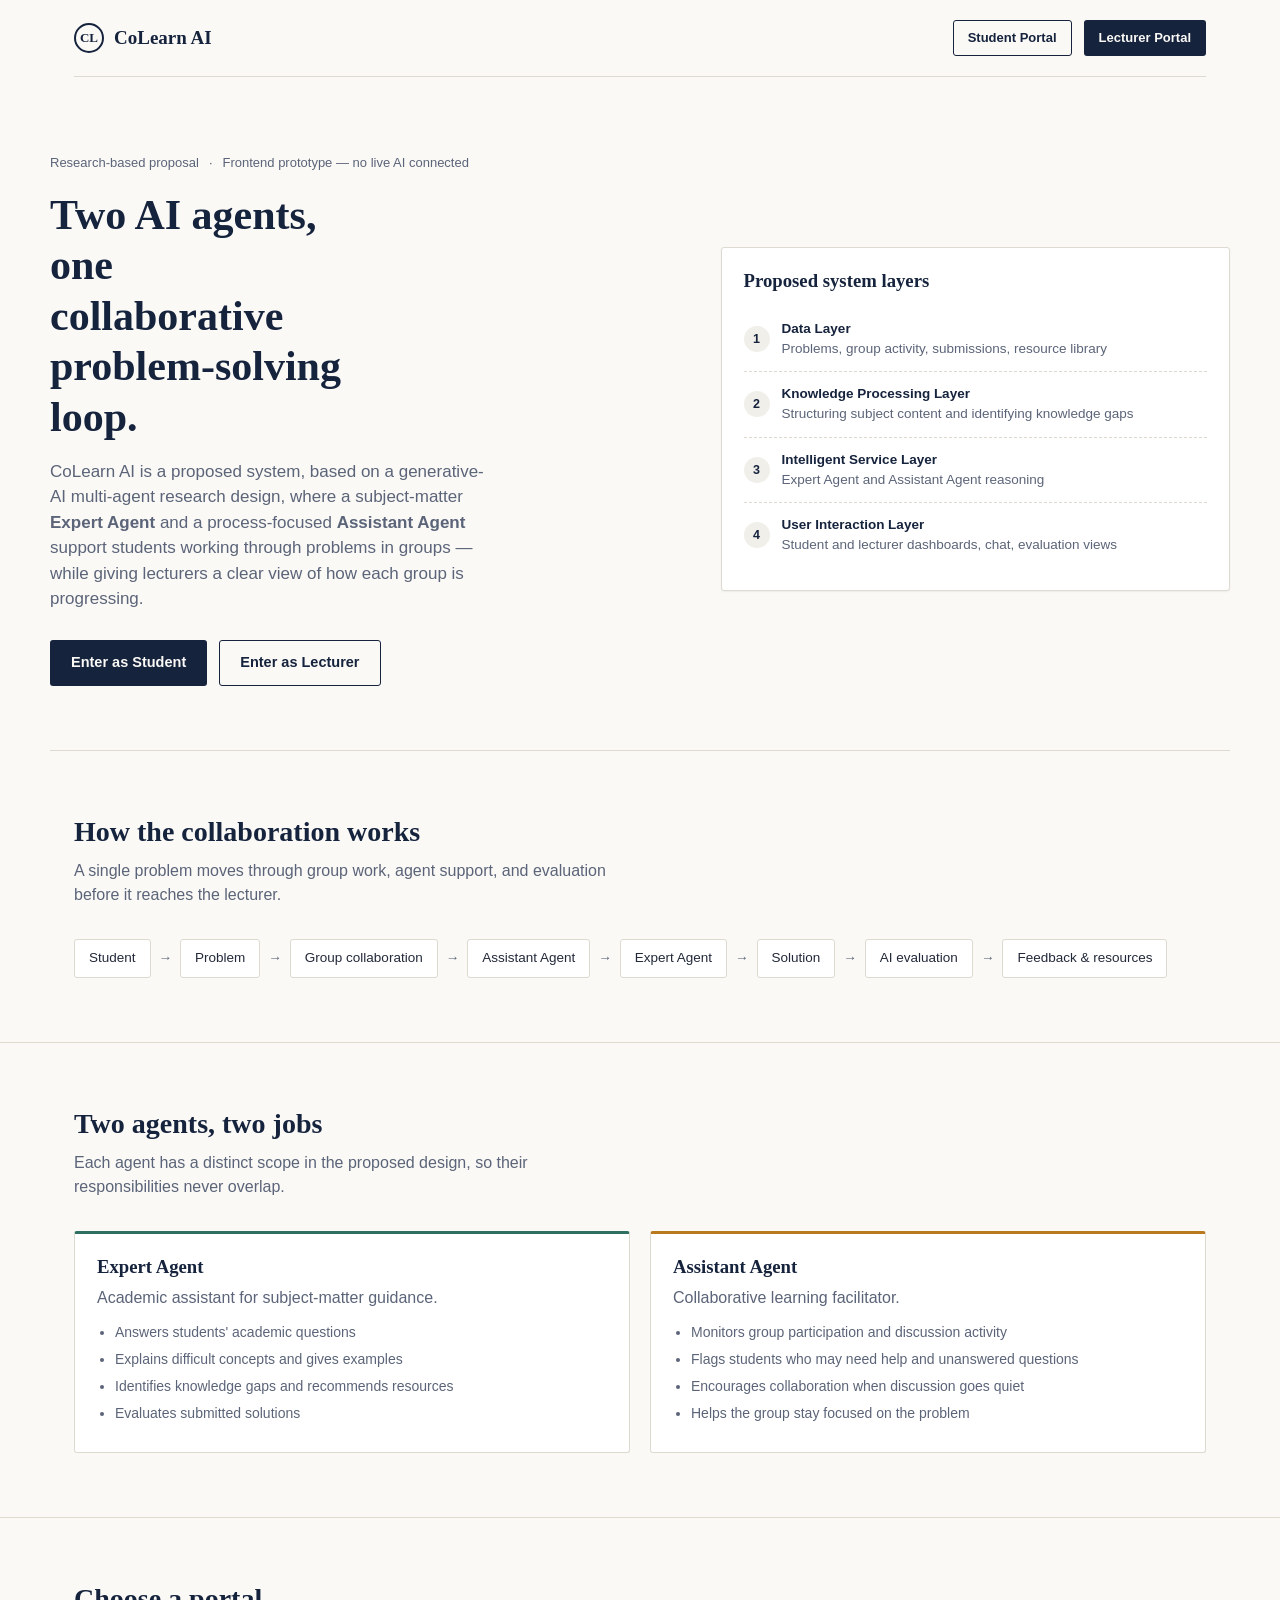
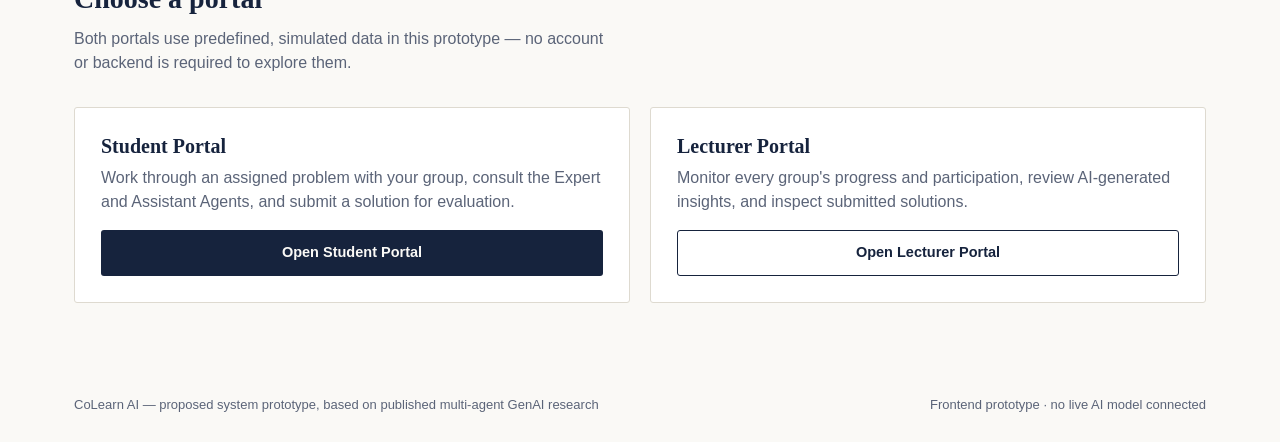
==== index.html @ 473ccba5 "last" ====
<!DOCTYPE html>
<html lang="en">
<head>
<meta charset="UTF-8">
<meta name="viewport" content="width=device-width, initial-scale=1">
<title>CoLearn AI — Proposed Multi-Agent Collaborative Learning Platform</title>
<link rel="stylesheet" href="css/style.css">
</head>
<body>

<div class="container">
  <nav class="landing-nav">
    <a class="brand" href="index.html"><span class="brand-mark">CL</span> CoLearn AI</a>
    <div class="links">
      <a class="btn btn-outline btn-sm" href="student.html">Student Portal</a>
      <a class="btn btn-primary btn-sm" href="lecturer.html">Lecturer Portal</a>
    </div>
  </nav>
</div>

<header class="container hero">
  <div class="hero-grid">
    <div>
      <div class="eyebrow-flow">
        <span>Research-based proposal</span>
        <span>·</span>
        <span>Frontend prototype — no live AI connected</span>
      </div>
      <h1>Two AI agents, one collaborative problem-solving loop.</h1>
      <p class="lede">CoLearn AI is a proposed system, based on a generative-AI multi-agent research design, where a subject-matter <strong>Expert Agent</strong> and a process-focused <strong>Assistant Agent</strong> support students working through problems in groups — while giving lecturers a clear view of how each group is progressing.</p>
      <div class="hero-actions">
        <a class="btn btn-primary" href="student.html">Enter as Student</a>
        <a class="btn btn-outline" href="lecturer.html">Enter as Lecturer</a>
      </div>
    </div>
    <div class="hero-diagram">
      <h3 style="margin-bottom:14px;">Proposed system layers</h3>
      <div class="layer-row"><div class="layer-num">1</div><div><div class="layer-name">Data Layer</div><div class="layer-desc">Problems, group activity, submissions, resource library</div></div></div>
      <div class="layer-row"><div class="layer-num">2</div><div><div class="layer-name">Knowledge Processing Layer</div><div class="layer-desc">Structuring subject content and identifying knowledge gaps</div></div></div>
      <div class="layer-row"><div class="layer-num">3</div><div><div class="layer-name">Intelligent Service Layer</div><div class="layer-desc">Expert Agent and Assistant Agent reasoning</div></div></div>
      <div class="layer-row"><div class="layer-num">4</div><div><div class="layer-name">User Interaction Layer</div><div class="layer-desc">Student and lecturer dashboards, chat, evaluation views</div></div></div>
    </div>
  </div>
</header>

<section class="section">
  <div class="container">
    <div class="section-head">
      <h2>How the collaboration works</h2>
      <p>A single problem moves through group work, agent support, and evaluation before it reaches the lecturer.</p>
    </div>
    <div class="flow-strip">
      <div class="flow-node">Student</div><span class="flow-arrow">→</span>
      <div class="flow-node">Problem</div><span class="flow-arrow">→</span>
      <div class="flow-node">Group collaboration</div><span class="flow-arrow">→</span>
      <div class="flow-node">Assistant Agent</div><span class="flow-arrow">→</span>
      <div class="flow-node">Expert Agent</div><span class="flow-arrow">→</span>
      <div class="flow-node">Solution</div><span class="flow-arrow">→</span>
      <div class="flow-node">AI evaluation</div><span class="flow-arrow">→</span>
      <div class="flow-node">Feedback &amp; resources</div>
    </div>
  </div>
</section>

<section class="section">
  <div class="container">
    <div class="section-head">
      <h2>Two agents, two jobs</h2>
      <p>Each agent has a distinct scope in the proposed design, so their responsibilities never overlap.</p>
    </div>
    <div class="grid grid-2">
      <div class="agent-card expert">
        <h3>Expert Agent</h3>
        <p style="margin-bottom:0;">Academic assistant for subject-matter guidance.</p>
        <ul>
          <li>Answers students' academic questions</li>
          <li>Explains difficult concepts and gives examples</li>
          <li>Identifies knowledge gaps and recommends resources</li>
          <li>Evaluates submitted solutions</li>
        </ul>
      </div>
      <div class="agent-card assistant">
        <h3>Assistant Agent</h3>
        <p style="margin-bottom:0;">Collaborative learning facilitator.</p>
        <ul>
          <li>Monitors group participation and discussion activity</li>
          <li>Flags students who may need help and unanswered questions</li>
          <li>Encourages collaboration when discussion goes quiet</li>
          <li>Helps the group stay focused on the problem</li>
        </ul>
      </div>
    </div>
  </div>
</section>

<section class="section" style="border-bottom:none;">
  <div class="container">
    <div class="section-head">
      <h2>Choose a portal</h2>
      <p>Both portals use predefined, simulated data in this prototype — no account or backend is required to explore them.</p>
    </div>
    <div class="portal-cta">
      <div class="portal-card">
        <h3>Student Portal</h3>
        <p>Work through an assigned problem with your group, consult the Expert and Assistant Agents, and submit a solution for evaluation.</p>
        <a class="btn btn-primary btn-block" href="student.html">Open Student Portal</a>
      </div>
      <div class="portal-card">
        <h3>Lecturer Portal</h3>
        <p>Monitor every group's progress and participation, review AI-generated insights, and inspect submitted solutions.</p>
        <a class="btn btn-outline btn-block" href="lecturer.html">Open Lecturer Portal</a>
      </div>
    </div>
  </div>
</section>

<div class="container">
  <footer class="landing-footer">
    <span>CoLearn AI — proposed system prototype, based on published multi-agent GenAI research</span>
    <span>Frontend prototype · no live AI model connected</span>
  </footer>
</div>

</body>
</html>
---- css/style.css ----
/* ===========================================================
   Collaborative Learning Platform — Prototype Stylesheet
   =========================================================== */

:root{
  --ink:        #16233D;
  --ink-soft:   #2C3A57;
  --paper:      #FAF9F6;
  --paper-dim:  #F1EFE9;
  --line:       #DEDAD0;
  --text:       #23293A;
  --text-mute:  #5B6478;
  --teal:       #2F6F62;      /* Expert Agent */
  --teal-tint:  #E7F0EC;
  --amber:      #B9791E;      /* Assistant Agent */
  --amber-tint: #F6ECDA;
  --good:       #2F6F45;
  --warn:       #A8551F;
  --bad:        #A23B33;
  --radius:     3px;
  --serif: "Source Serif 4", Georgia, "Times New Roman", serif;
  --sans:  "IBM Plex Sans", -apple-system, "Segoe UI", Helvetica, Arial, sans-serif;
  --shadow: 0 1px 2px rgba(22,35,61,0.06);
}

@media (prefers-reduced-motion: reduce){
  *{ animation-duration: 0.001ms !important; transition-duration: 0.001ms !important; }
}

*{ box-sizing: border-box; }
html,body{ margin:0; padding:0; }
body{
  font-family: var(--sans);
  color: var(--text);
  background: var(--paper);
  line-height: 1.5;
  -webkit-font-smoothing: antialiased;
}
h1,h2,h3,h4{
  font-family: var(--serif);
  font-weight: 600;
  color: var(--ink);
  margin: 0 0 .4em;
  line-height: 1.2;
}
p{ margin: 0 0 1em; color: var(--text-mute); max-width: 62ch; }
a{ color: var(--ink); }
button{ font-family: var(--sans); cursor: pointer; }
:focus-visible{ outline: 2px solid var(--ink); outline-offset: 2px; }
.container{ max-width: 1180px; margin: 0 auto; padding: 0 24px; }

/* ---------- Buttons ---------- */
.btn{
  display: inline-flex; align-items: center; justify-content: center; gap: 8px;
  padding: 11px 20px; border-radius: var(--radius); border: 1px solid transparent;
  font-size: 14.5px; font-weight: 600; text-decoration: none; transition: background .15s ease, color .15s ease;
}
.btn-primary{ background: var(--ink); color: var(--paper); }
.btn-primary:hover{ background: var(--ink-soft); }
.btn-outline{ background: transparent; border-color: var(--ink); color: var(--ink); }
.btn-outline:hover{ background: var(--ink); color: var(--paper); }
.btn-teal{ background: var(--teal); color: #fff; }
.btn-teal:hover{ background: #26584D; }
.btn-amber{ background: var(--amber); color: #fff; }
.btn-amber:hover{ background: #9C6416; }
.btn-sm{ padding: 7px 14px; font-size: 13px; }
.btn-block{ width: 100%; }

/* ---------- Badges / pills ---------- */
.pill{
  display: inline-flex; align-items: center; gap: 6px; padding: 3px 10px;
  border-radius: 999px; font-size: 12.5px; font-weight: 600;
}
.pill-good{ background: #E4EFE6; color: var(--good); }
.pill-warn{ background: #F3E6D8; color: var(--warn); }
.pill-bad{  background: #F2DEDB; color: var(--bad); }
.pill-neutral{ background: var(--paper-dim); color: var(--text-mute); }
.pill-teal{ background: var(--teal-tint); color: var(--teal); }
.pill-amber{ background: var(--amber-tint); color: var(--amber); }

/* ---------- Cards / tables ---------- */
.card{
  background: #fff; border: 1px solid var(--line); border-radius: var(--radius);
  padding: 20px; box-shadow: var(--shadow);
}
.card h3{ font-size: 17px; margin-bottom: 12px; }
.card-row{ display: flex; justify-content: space-between; gap: 10px; padding: 8px 0; border-bottom: 1px solid var(--paper-dim); font-size: 14px; }
.card-row:last-child{ border-bottom: none; }
.card-row .label{ color: var(--text-mute); }
.card-row .value{ font-weight: 600; color: var(--ink); }

table{ width: 100%; border-collapse: collapse; font-size: 14px; }
th,td{ text-align: left; padding: 12px 14px; border-bottom: 1px solid var(--line); }
th{ color: var(--text-mute); font-weight: 600; font-size: 12.5px; text-transform: uppercase; letter-spacing: .04em; background: var(--paper-dim); }
tbody tr{ cursor: pointer; transition: background .12s ease; }
tbody tr:hover{ background: var(--paper-dim); }

.progress-track{ background: var(--paper-dim); border-radius: 999px; height: 8px; overflow: hidden; }
.progress-fill{ height: 100%; background: var(--ink); border-radius: 999px; transition: width .4s ease; }
.progress-fill.teal{ background: var(--teal); }
.progress-fill.amber{ background: var(--amber); }

.grid{ display: grid; gap: 20px; }
.grid-2{ grid-template-columns: repeat(2, 1fr); }
.grid-3{ grid-template-columns: repeat(3, 1fr); }
.grid-4{ grid-template-columns: repeat(4, 1fr); }
@media (max-width: 900px){ .grid-2,.grid-3,.grid-4{ grid-template-columns: 1fr; } }

/* ===========================================================
   LANDING PAGE
   =========================================================== */
.landing-nav{
  display: flex; align-items: center; justify-content: space-between;
  padding: 20px 0; border-bottom: 1px solid var(--line);
}
.brand{ display: flex; align-items: center; gap: 10px; font-family: var(--serif); font-weight: 600; font-size: 19px; color: var(--ink); text-decoration: none; }
.brand-mark{ width: 30px; height: 30px; border: 2px solid var(--ink); border-radius: 50%; display: grid; place-items: center; font-size: 13px; }
.landing-nav .links{ display:flex; gap: 12px; }

.hero{ padding: 76px 0 64px; border-bottom: 1px solid var(--line); }
.hero-grid{ display: grid; grid-template-columns: 1.1fr .9fr; gap: 48px; align-items: center; }
@media (max-width: 900px){ .hero-grid{ grid-template-columns: 1fr; } }
.eyebrow-flow{ display:flex; flex-wrap: wrap; gap: 6px 10px; font-size: 13px; color: var(--text-mute); margin-bottom: 18px; }
.eyebrow-flow span{ white-space: nowrap; }
.hero h1{ font-size: 42px; max-width: 14ch; }
.hero .lede{ font-size: 17px; max-width: 46ch; }
.hero-actions{ display: flex; gap: 12px; margin-top: 28px; flex-wrap: wrap; }

.hero-diagram{ background: #fff; border: 1px solid var(--line); border-radius: var(--radius); padding: 22px; box-shadow: var(--shadow); }
.layer-row{ display: flex; align-items: center; gap: 12px; padding: 12px 0; border-bottom: 1px dashed var(--line); font-size: 13.5px; }
.layer-row:last-child{ border-bottom: none; }
.layer-num{ width: 26px; height: 26px; border-radius: 50%; background: var(--paper-dim); color: var(--ink); font-weight: 700; font-size: 12.5px; display: grid; place-items: center; flex: none; }
.layer-name{ font-weight: 600; color: var(--ink); }
.layer-desc{ color: var(--text-mute); }

.section{ padding: 64px 0; border-bottom: 1px solid var(--line); }
.section-head{ max-width: 60ch; margin-bottom: 32px; }
.section-head h2{ font-size: 28px; }

.agent-card{ border: 1px solid var(--line); border-radius: var(--radius); padding: 22px; background: #fff; }
.agent-card.expert{ border-top: 3px solid var(--teal); }
.agent-card.assistant{ border-top: 3px solid var(--amber); }
.agent-card ul{ margin: 12px 0 0; padding-left: 18px; color: var(--text-mute); font-size: 14px; }
.agent-card li{ margin-bottom: 6px; }

.flow-strip{ display: flex; flex-wrap: wrap; align-items: center; gap: 8px; font-size: 13.5px; }
.flow-node{ background: #fff; border: 1px solid var(--line); border-radius: var(--radius); padding: 8px 14px; }
.flow-arrow{ color: var(--text-mute); }

.portal-cta{ display: grid; grid-template-columns: 1fr 1fr; gap: 20px; }
@media (max-width: 900px){ .portal-cta{ grid-template-columns: 1fr; } }
.portal-card{ border: 1px solid var(--line); border-radius: var(--radius); padding: 26px; background: #fff; }
.portal-card h3{ font-size: 20px; }

.landing-footer{ padding: 28px 0; font-size: 13px; color: var(--text-mute); display:flex; justify-content: space-between; flex-wrap: wrap; gap: 10px; }

/* ===========================================================
   PORTAL SHELL (student / lecturer)
   =========================================================== */
.shell{ display: flex; min-height: 100vh; }
.sidebar{
  width: 232px; flex: none; background: var(--ink); color: #E8EAF0;
  display: flex; flex-direction: column; padding: 20px 0;
}
.sidebar .brand{ color: #fff; padding: 0 20px 18px; border-bottom: 1px solid rgba(255,255,255,.12); margin-bottom: 8px; }
.sidebar .brand-mark{ border-color: #fff; color: #fff; }
.role-tag{ padding: 0 20px 14px; font-size: 12px; text-transform: uppercase; letter-spacing: .06em; color: #9AA3BD; }
.nav-item{
  display: flex; align-items: center; gap: 10px; padding: 10px 20px; font-size: 14px;
  color: #C7CCDC; text-decoration: none; border: none; background: none; width: 100%; text-align: left;
}
.nav-item .dot{ width: 6px; height: 6px; border-radius: 50%; background: transparent; flex: none; }
.nav-item:hover{ background: rgba(255,255,255,.06); color: #fff; }
.nav-item.active{ background: rgba(255,255,255,.1); color: #fff; }
.nav-item.active .dot{ background: #fff; }
.sidebar-foot{ margin-top: auto; padding: 14px 20px 0; border-top: 1px solid rgba(255,255,255,.12); font-size: 12.5px; color: #9AA3BD; }
.switch-portal{ display:block; margin-top:8px; color:#E8EAF0; }

.main{ flex: 1; min-width: 0; }
.topbar{
  display: flex; align-items: center; justify-content: space-between;
  padding: 16px 28px; border-bottom: 1px solid var(--line); background: #fff;
}
.topbar h1{ font-size: 20px; margin: 0; }
.topbar .who{ font-size: 13.5px; color: var(--text-mute); }
.view{ padding: 28px; display: none; }
.view.active{ display: block; }
.view-head{ display: flex; justify-content: space-between; align-items: flex-end; margin-bottom: 22px; flex-wrap: wrap; gap: 10px; }
.view-head p{ margin: 4px 0 0; }

.proto-banner{
  display: flex; gap: 10px; align-items: flex-start; background: var(--paper-dim);
  border: 1px solid var(--line); border-left: 3px solid var(--ink);
  padding: 10px 14px; font-size: 13px; color: var(--text-mute); border-radius: var(--radius);
  margin-bottom: 18px;
}
.proto-banner strong{ color: var(--ink); }

/* ---------- Dashboard bits ---------- */
.stat-tile{ border: 1px solid var(--line); border-radius: var(--radius); background:#fff; padding: 16px 18px; }
.stat-tile .num{ font-family: var(--serif); font-size: 26px; color: var(--ink); }
.stat-tile .lbl{ font-size: 12.5px; color: var(--text-mute); text-transform: uppercase; letter-spacing: .04em; }
.ring{ width: 76px; height: 76px; border-radius: 50%; display: grid; place-items: center; flex: none; }
.ring span{ background: #fff; width: 58px; height: 58px; border-radius: 50%; display: grid; place-items: center; font-weight: 700; font-size: 15px; color: var(--ink); }
.avatar{ width: 30px; height: 30px; border-radius: 50%; background: var(--paper-dim); border: 1px solid var(--line); display: grid; place-items: center; font-size: 12px; font-weight: 700; color: var(--ink); flex: none; }
.member-row{ display: flex; align-items: center; gap: 10px; padding: 8px 0; border-bottom: 1px solid var(--paper-dim); font-size: 13.5px; }
.member-row:last-child{ border-bottom: none; }
.member-row .name{ font-weight: 600; color: var(--ink); flex: 1; }

/* ---------- Workspace ---------- */
.stage-track{ display: flex; align-items: center; margin-bottom: 8px; }
.stage{ flex: 1; text-align: center; font-size: 12.5px; color: var(--text-mute); position: relative; }
.stage .node{ width: 22px; height: 22px; border-radius: 50%; background: #fff; border: 2px solid var(--line); margin: 0 auto 6px; display: grid; place-items: center; font-size: 11px; font-weight: 700; color: var(--text-mute); }
.stage.done .node{ background: var(--teal); border-color: var(--teal); color: #fff; }
.stage.current .node{ border-color: var(--ink); color: var(--ink); }
.stage .bar{ position: absolute; top: 11px; left: -50%; width: 100%; height: 2px; background: var(--line); z-index: -1; }
.stage:first-child .bar{ display: none; }
.stage.done .bar{ background: var(--teal); }

.workspace-grid{ display: grid; grid-template-columns: 2fr 1fr; gap: 20px; align-items: start; }
@media (max-width: 980px){ .workspace-grid{ grid-template-columns: 1fr; } }

.chat-window{ height: 340px; overflow-y: auto; border: 1px solid var(--line); border-radius: var(--radius); padding: 14px; background: var(--paper); display: flex; flex-direction: column; gap: 10px; }
.msg{ max-width: 80%; padding: 9px 13px; border-radius: 10px; font-size: 13.5px; background: #fff; border: 1px solid var(--line); }
.msg .who{ font-size: 11.5px; font-weight: 700; color: var(--text-mute); margin-bottom: 2px; }
.msg.self{ align-self: flex-end; background: var(--paper-dim); }
.chat-input{ display: flex; gap: 8px; margin-top: 10px; }
.chat-input input{ flex: 1; padding: 10px 12px; border: 1px solid var(--line); border-radius: var(--radius); font-size: 14px; font-family: var(--sans); }

/* ---------- Agent chat panels ---------- */
.agent-header{ display: flex; align-items: center; gap: 12px; margin-bottom: 6px; }
.agent-icon{ width: 38px; height: 38px; border-radius: 50%; display: grid; place-items: center; color: #fff; font-family: var(--serif); font-weight: 700; flex: none; }
.agent-icon.expert{ background: var(--teal); }
.agent-icon.assistant{ background: var(--amber); }
.chat-bubble.agent{ align-self: flex-start; }
.chat-bubble.agent.expert{ border-left: 3px solid var(--teal); }
.chat-bubble.agent.assistant{ border-left: 3px solid var(--amber); }
.suggested{ display: flex; flex-wrap: wrap; gap: 8px; margin-top: 12px; }
.chip{ border: 1px solid var(--line); background: #fff; border-radius: 999px; padding: 7px 13px; font-size: 13px; color: var(--ink); }
.chip:hover{ background: var(--paper-dim); }

.observation{ display: flex; gap: 10px; padding: 12px 0; border-bottom: 1px solid var(--paper-dim); font-size: 13.5px; }
.observation:last-child{ border-bottom: none; }
.observation .tag{ flex: none; }

/* ---------- Evaluation ---------- */
.rubric-row{ display: grid; grid-template-columns: 1.4fr 3fr auto; gap: 14px; align-items: center; padding: 12px 0; border-bottom: 1px solid var(--paper-dim); font-size: 13.5px; }
.rubric-row:last-child{ border-bottom: none; }
.rubric-row .crit{ font-weight: 600; color: var(--ink); }
.rubric-row .weight{ color: var(--text-mute); font-size: 12px; }
.rubric-row .score{ font-weight: 700; color: var(--ink); text-align: right; }
.rubric-note{ grid-column: 1 / -1; color: var(--text-mute); font-size: 13px; margin-top: -4px; }
.score-hero{ display: flex; align-items: center; gap: 20px; }
.score-big{ font-family: var(--serif); font-size: 46px; color: var(--ink); }

/* ---------- Resources ---------- */
.resource-card{ border: 1px solid var(--line); border-radius: var(--radius); background: #fff; padding: 16px; display: flex; flex-direction: column; gap: 8px; }
.resource-meta{ display: flex; gap: 8px; font-size: 12px; color: var(--text-mute); }

/* ---------- Solution box ---------- */
.solution-box{ background: var(--paper); border: 1px solid var(--line); border-radius: var(--radius); padding: 16px; font-size: 13.5px; color: var(--text); white-space: pre-wrap; }

/* ---------- Misc responsive ---------- */
@media (max-width: 760px){
  .shell{ flex-direction: column; }
  .sidebar{ width: 100%; flex-direction: row; overflow-x: auto; padding: 10px 0; }
  .sidebar .brand,.role-tag,.sidebar-foot{ display: none; }
  .nav-item{ white-space: nowrap; padding: 8px 14px; }
  .view{ padding: 18px; }
  .hero h1{ font-size: 30px; }
}
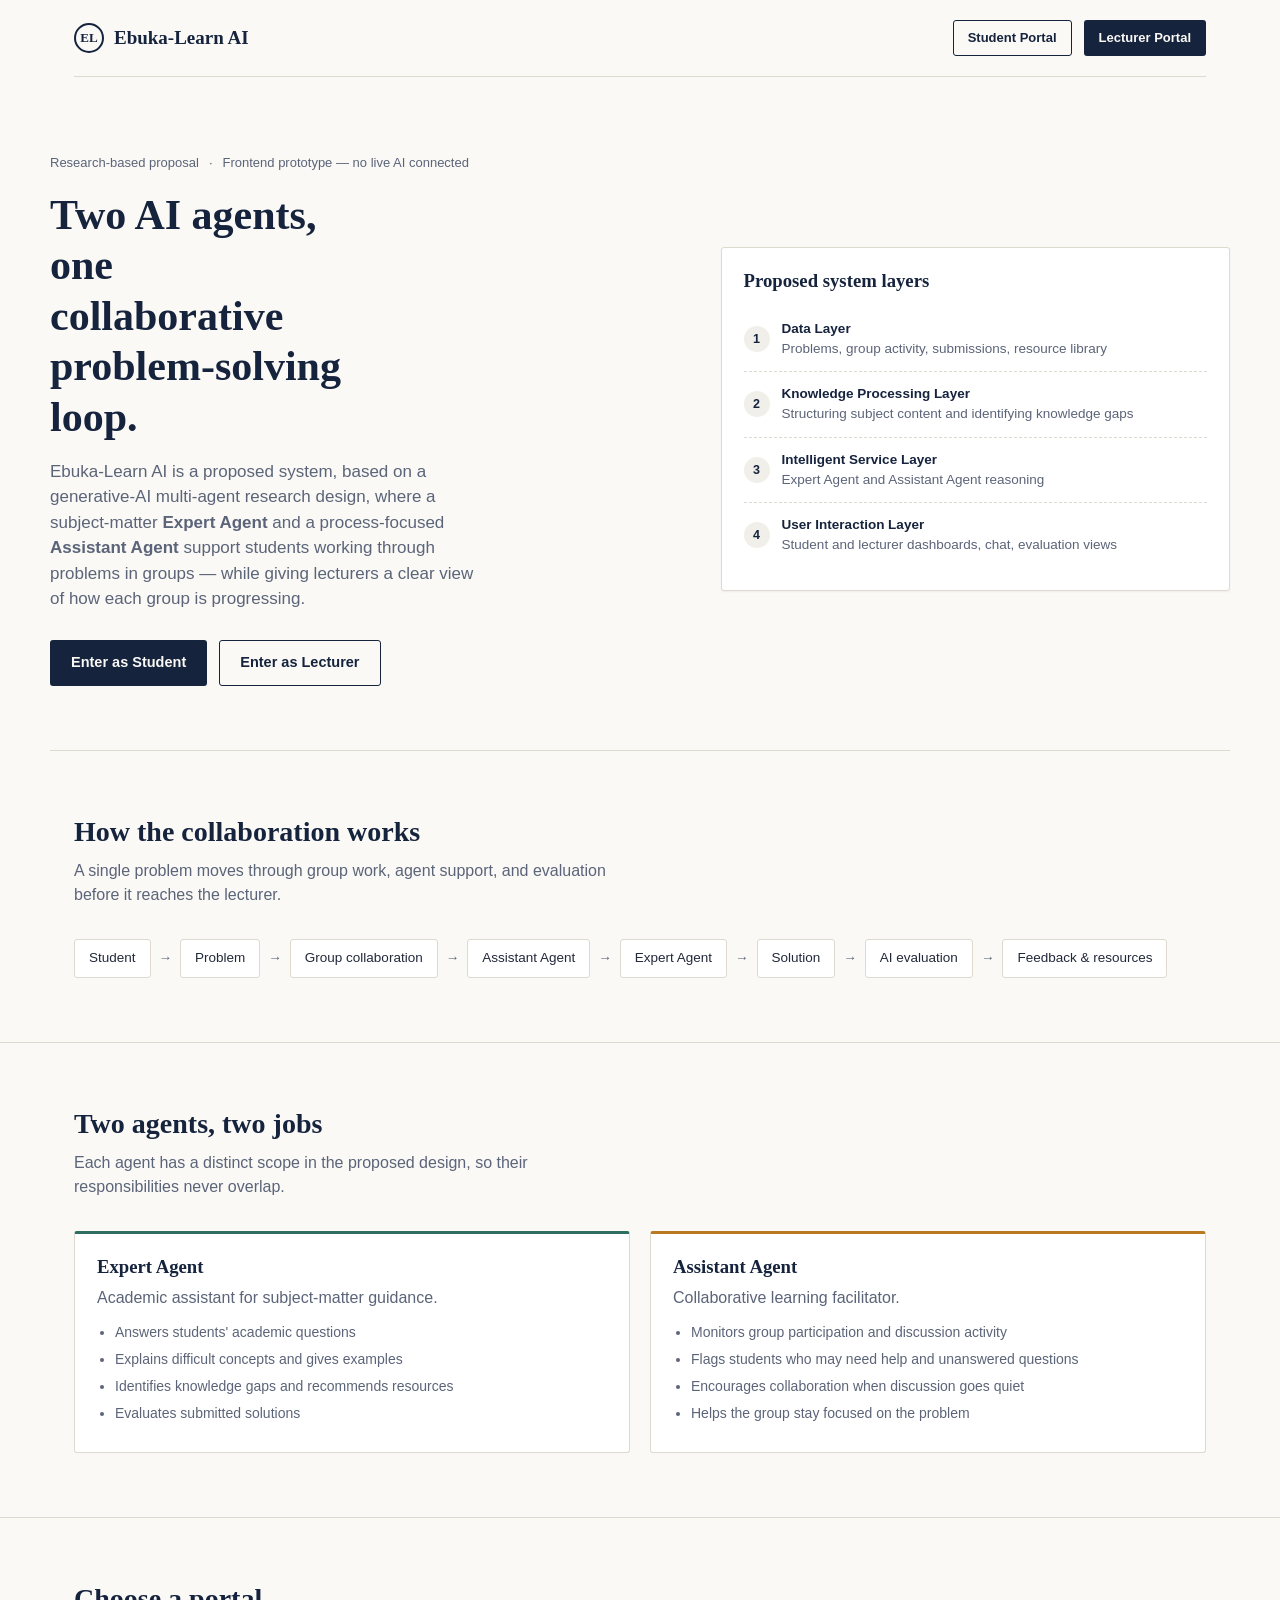
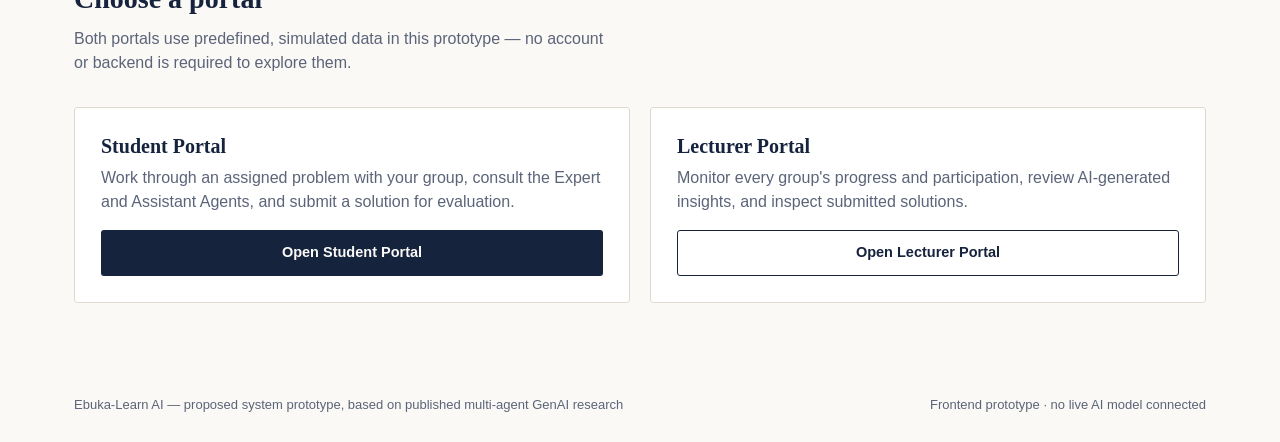
==== commit ca34d1f9: "Add updated AI agent project" ====
--- a/index.html
+++ b/index.html
@@ -3,14 +3,14 @@
 <head>
 <meta charset="UTF-8">
 <meta name="viewport" content="width=device-width, initial-scale=1">
-<title>CoLearn AI — Proposed Multi-Agent Collaborative Learning Platform</title>
+<title>Ebuka-Learn AI — Proposed Multi-Agent Collaborative Learning Platform</title>
 <link rel="stylesheet" href="css/style.css">
 </head>
 <body>
 
 <div class="container">
   <nav class="landing-nav">
-    <a class="brand" href="index.html"><span class="brand-mark">CL</span> CoLearn AI</a>
+    <a class="brand" href="index.html"><span class="brand-mark">EL</span> Ebuka-Learn AI</a>
     <div class="links">
       <a class="btn btn-outline btn-sm" href="student.html">Student Portal</a>
       <a class="btn btn-primary btn-sm" href="lecturer.html">Lecturer Portal</a>
@@ -27,7 +27,7 @@
         <span>Frontend prototype — no live AI connected</span>
       </div>
       <h1>Two AI agents, one collaborative problem-solving loop.</h1>
-      <p class="lede">CoLearn AI is a proposed system, based on a generative-AI multi-agent research design, where a subject-matter <strong>Expert Agent</strong> and a process-focused <strong>Assistant Agent</strong> support students working through problems in groups — while giving lecturers a clear view of how each group is progressing.</p>
+      <p class="lede">Ebuka-Learn AI is a proposed system, based on a generative-AI multi-agent research design, where a subject-matter <strong>Expert Agent</strong> and a process-focused <strong>Assistant Agent</strong> support students working through problems in groups — while giving lecturers a clear view of how each group is progressing.</p>
       <div class="hero-actions">
         <a class="btn btn-primary" href="student.html">Enter as Student</a>
         <a class="btn btn-outline" href="lecturer.html">Enter as Lecturer</a>
@@ -116,7 +116,7 @@
 
 <div class="container">
   <footer class="landing-footer">
-    <span>CoLearn AI — proposed system prototype, based on published multi-agent GenAI research</span>
+    <span>Ebuka-Learn AI — proposed system prototype, based on published multi-agent GenAI research</span>
     <span>Frontend prototype · no live AI model connected</span>
   </footer>
 </div>
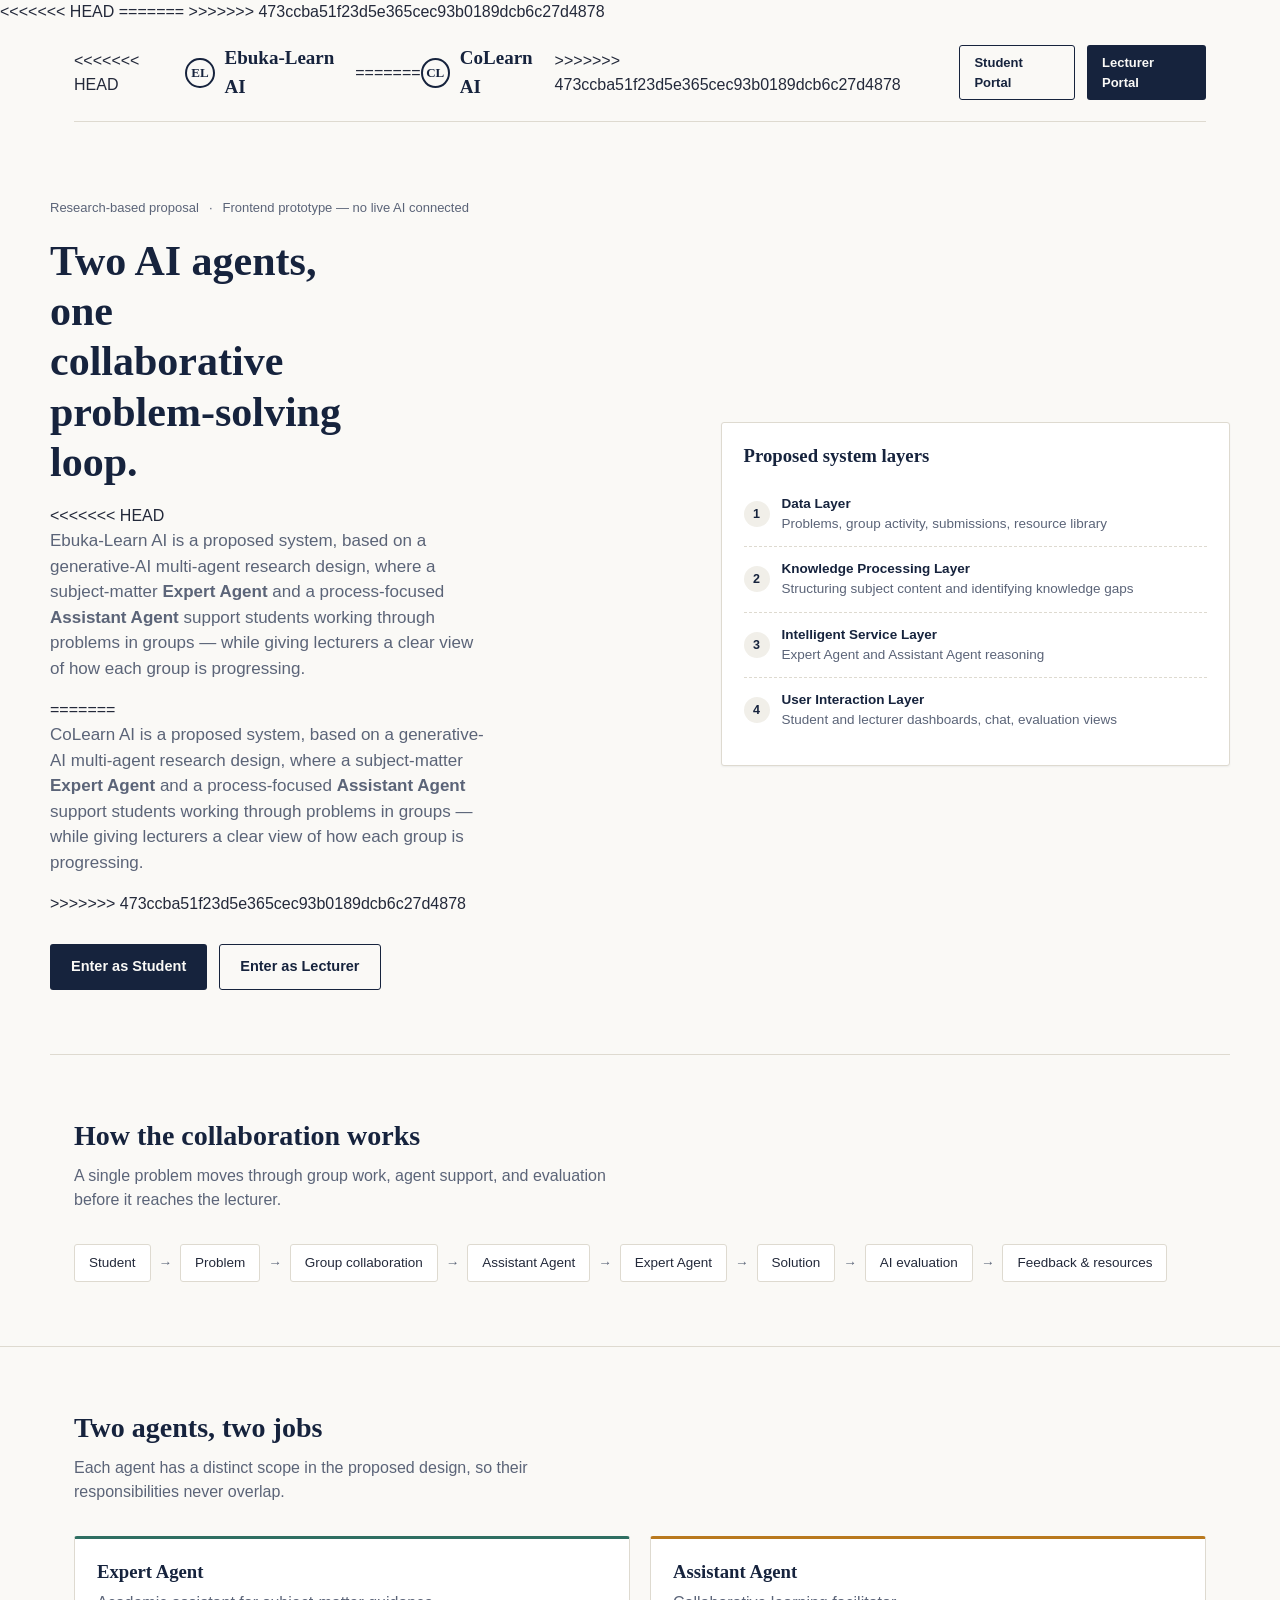
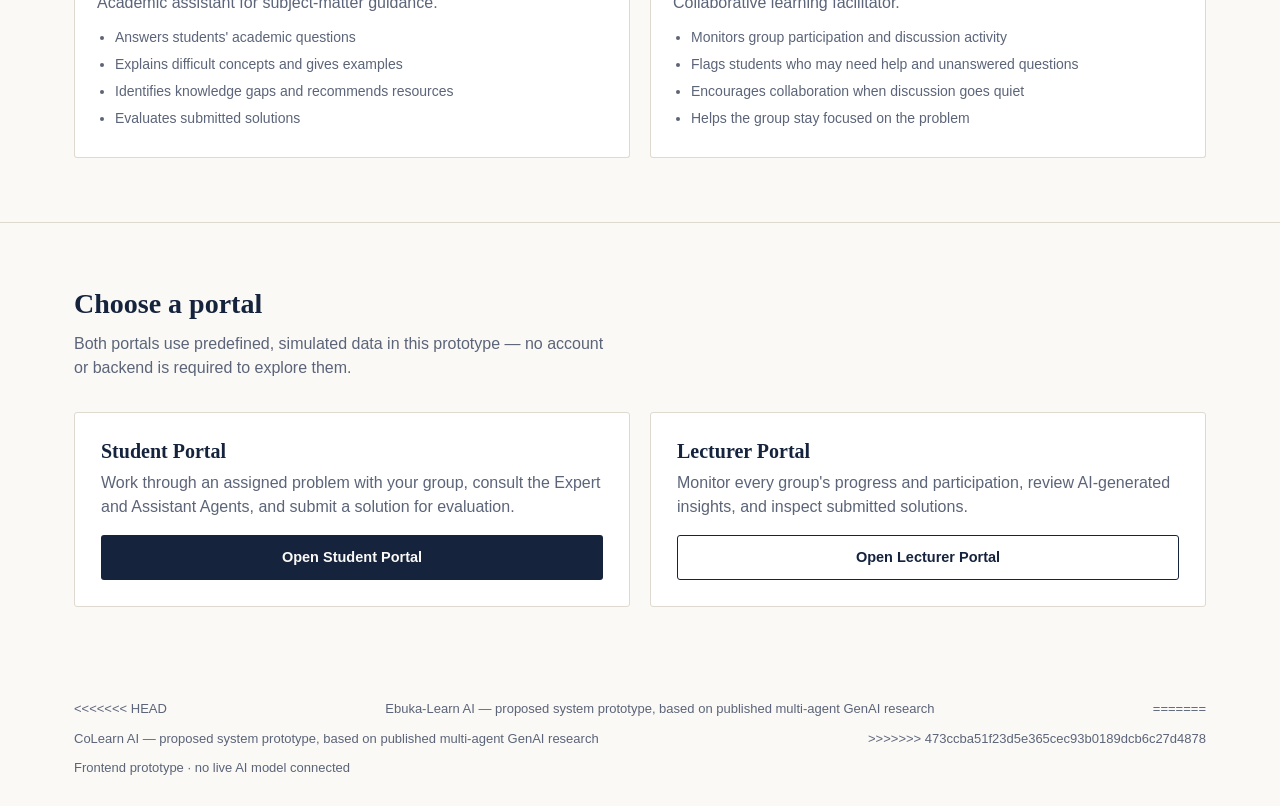
==== commit 00c7afc3: "Merge remote main branch" ====
--- a/index.html
+++ b/index.html
@@ -3,14 +3,22 @@
 <head>
 <meta charset="UTF-8">
 <meta name="viewport" content="width=device-width, initial-scale=1">
+<<<<<<< HEAD
 <title>Ebuka-Learn AI — Proposed Multi-Agent Collaborative Learning Platform</title>
+=======
+<title>CoLearn AI — Proposed Multi-Agent Collaborative Learning Platform</title>
+>>>>>>> 473ccba51f23d5e365cec93b0189dcb6c27d4878
 <link rel="stylesheet" href="css/style.css">
 </head>
 <body>
 
 <div class="container">
   <nav class="landing-nav">
+<<<<<<< HEAD
     <a class="brand" href="index.html"><span class="brand-mark">EL</span> Ebuka-Learn AI</a>
+=======
+    <a class="brand" href="index.html"><span class="brand-mark">CL</span> CoLearn AI</a>
+>>>>>>> 473ccba51f23d5e365cec93b0189dcb6c27d4878
     <div class="links">
       <a class="btn btn-outline btn-sm" href="student.html">Student Portal</a>
       <a class="btn btn-primary btn-sm" href="lecturer.html">Lecturer Portal</a>
@@ -27,7 +35,11 @@
         <span>Frontend prototype — no live AI connected</span>
       </div>
       <h1>Two AI agents, one collaborative problem-solving loop.</h1>
+<<<<<<< HEAD
       <p class="lede">Ebuka-Learn AI is a proposed system, based on a generative-AI multi-agent research design, where a subject-matter <strong>Expert Agent</strong> and a process-focused <strong>Assistant Agent</strong> support students working through problems in groups — while giving lecturers a clear view of how each group is progressing.</p>
+=======
+      <p class="lede">CoLearn AI is a proposed system, based on a generative-AI multi-agent research design, where a subject-matter <strong>Expert Agent</strong> and a process-focused <strong>Assistant Agent</strong> support students working through problems in groups — while giving lecturers a clear view of how each group is progressing.</p>
+>>>>>>> 473ccba51f23d5e365cec93b0189dcb6c27d4878
       <div class="hero-actions">
         <a class="btn btn-primary" href="student.html">Enter as Student</a>
         <a class="btn btn-outline" href="lecturer.html">Enter as Lecturer</a>
@@ -116,7 +128,11 @@
 
 <div class="container">
   <footer class="landing-footer">
+<<<<<<< HEAD
     <span>Ebuka-Learn AI — proposed system prototype, based on published multi-agent GenAI research</span>
+=======
+    <span>CoLearn AI — proposed system prototype, based on published multi-agent GenAI research</span>
+>>>>>>> 473ccba51f23d5e365cec93b0189dcb6c27d4878
     <span>Frontend prototype · no live AI model connected</span>
   </footer>
 </div>
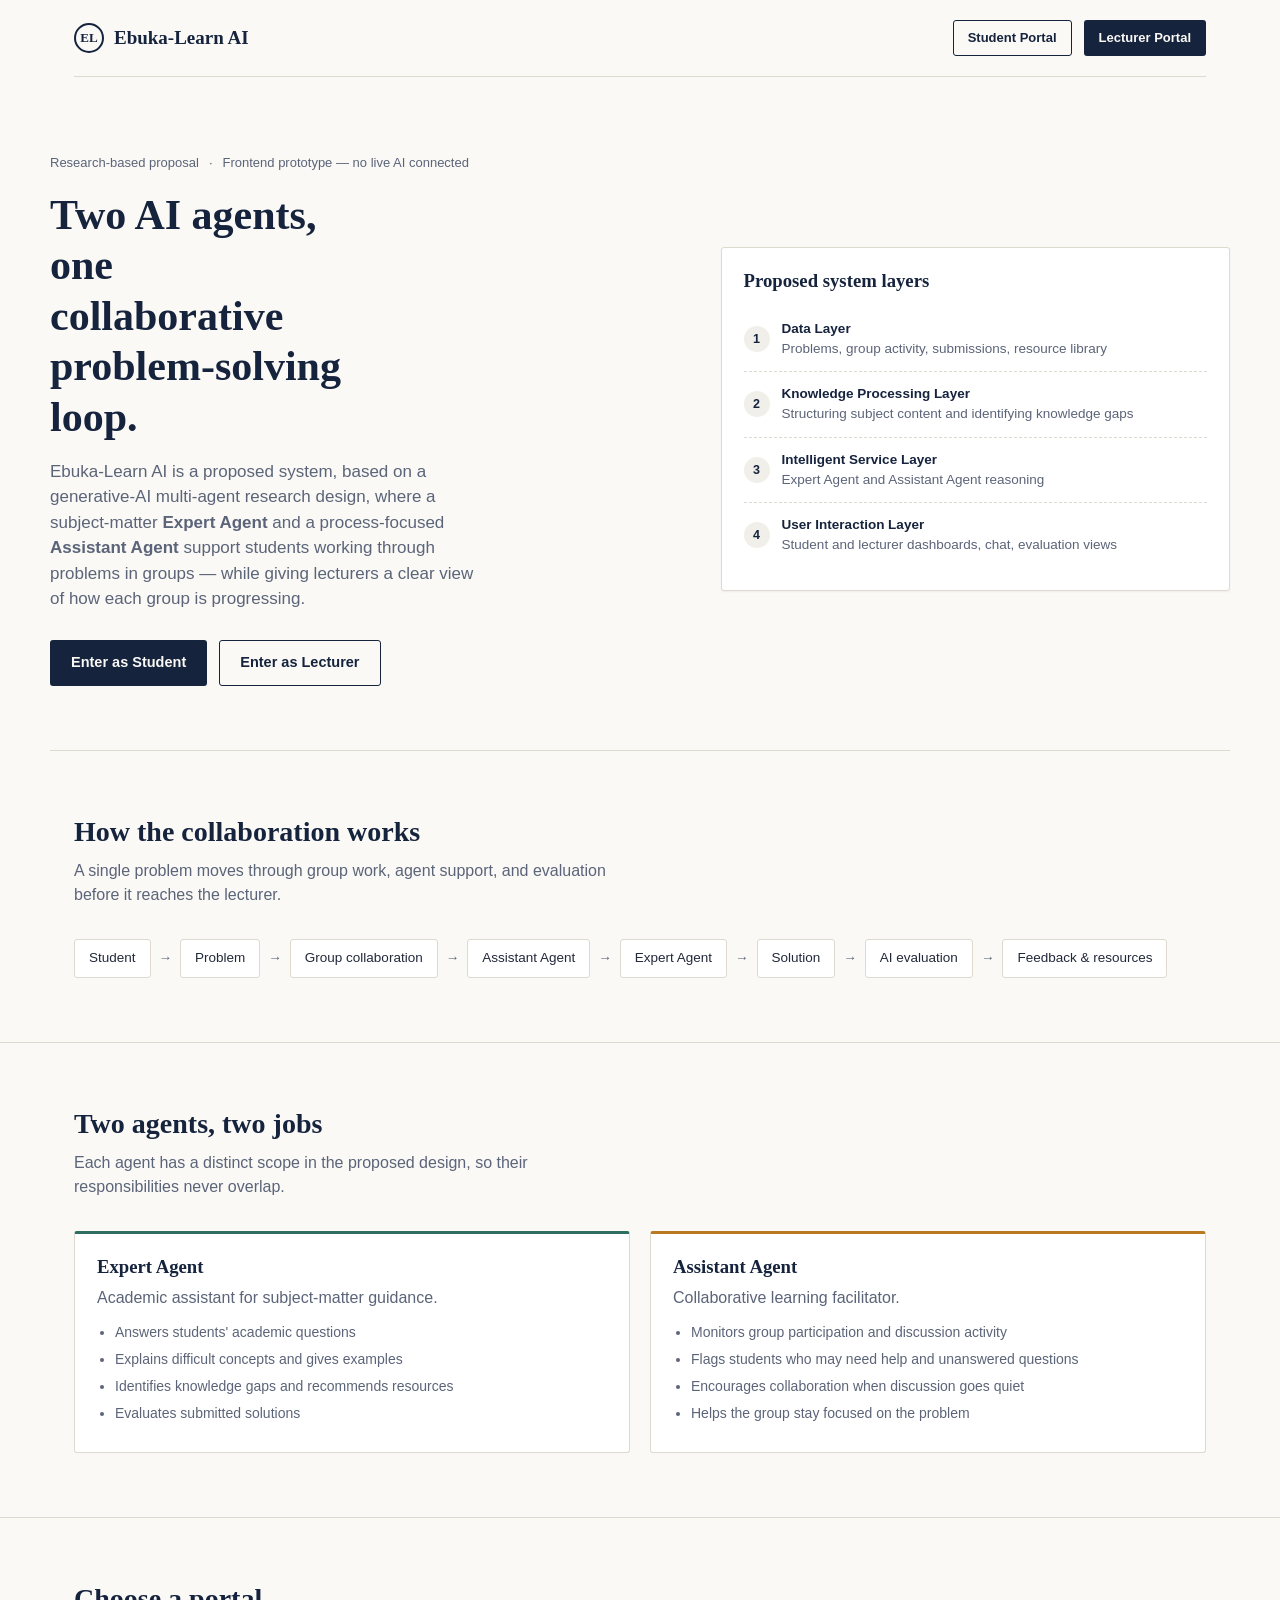
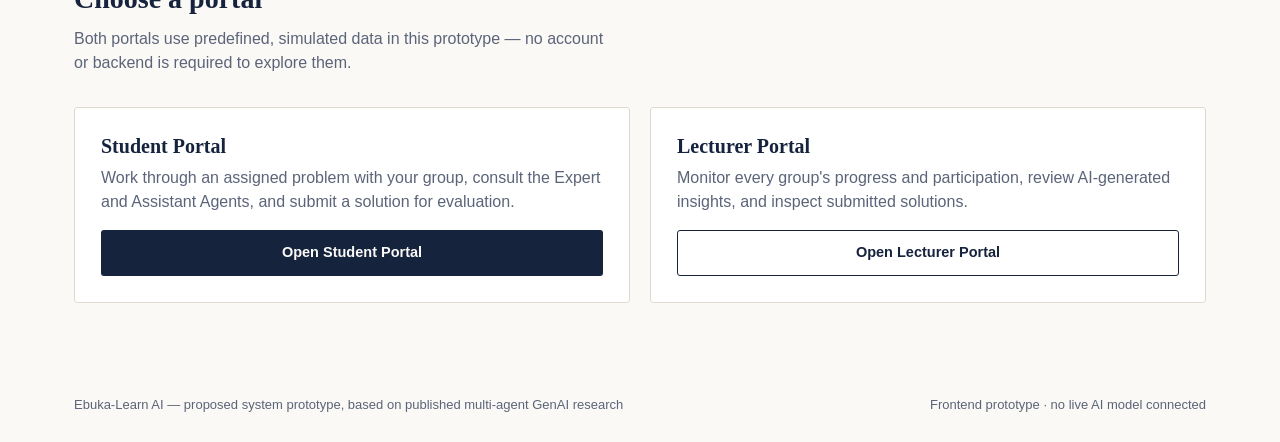
==== commit a5aec0d4: "updated" ====
--- a/index.html
+++ b/index.html
@@ -3,22 +3,14 @@
 <head>
 <meta charset="UTF-8">
 <meta name="viewport" content="width=device-width, initial-scale=1">
-<<<<<<< HEAD
 <title>Ebuka-Learn AI — Proposed Multi-Agent Collaborative Learning Platform</title>
-=======
-<title>CoLearn AI — Proposed Multi-Agent Collaborative Learning Platform</title>
->>>>>>> 473ccba51f23d5e365cec93b0189dcb6c27d4878
 <link rel="stylesheet" href="css/style.css">
 </head>
 <body>
 
 <div class="container">
   <nav class="landing-nav">
-<<<<<<< HEAD
     <a class="brand" href="index.html"><span class="brand-mark">EL</span> Ebuka-Learn AI</a>
-=======
-    <a class="brand" href="index.html"><span class="brand-mark">CL</span> CoLearn AI</a>
->>>>>>> 473ccba51f23d5e365cec93b0189dcb6c27d4878
     <div class="links">
       <a class="btn btn-outline btn-sm" href="student.html">Student Portal</a>
       <a class="btn btn-primary btn-sm" href="lecturer.html">Lecturer Portal</a>
@@ -35,11 +27,7 @@
         <span>Frontend prototype — no live AI connected</span>
       </div>
       <h1>Two AI agents, one collaborative problem-solving loop.</h1>
-<<<<<<< HEAD
       <p class="lede">Ebuka-Learn AI is a proposed system, based on a generative-AI multi-agent research design, where a subject-matter <strong>Expert Agent</strong> and a process-focused <strong>Assistant Agent</strong> support students working through problems in groups — while giving lecturers a clear view of how each group is progressing.</p>
-=======
-      <p class="lede">CoLearn AI is a proposed system, based on a generative-AI multi-agent research design, where a subject-matter <strong>Expert Agent</strong> and a process-focused <strong>Assistant Agent</strong> support students working through problems in groups — while giving lecturers a clear view of how each group is progressing.</p>
->>>>>>> 473ccba51f23d5e365cec93b0189dcb6c27d4878
       <div class="hero-actions">
         <a class="btn btn-primary" href="student.html">Enter as Student</a>
         <a class="btn btn-outline" href="lecturer.html">Enter as Lecturer</a>
@@ -128,11 +116,7 @@
 
 <div class="container">
   <footer class="landing-footer">
-<<<<<<< HEAD
     <span>Ebuka-Learn AI — proposed system prototype, based on published multi-agent GenAI research</span>
-=======
-    <span>CoLearn AI — proposed system prototype, based on published multi-agent GenAI research</span>
->>>>>>> 473ccba51f23d5e365cec93b0189dcb6c27d4878
     <span>Frontend prototype · no live AI model connected</span>
   </footer>
 </div>
